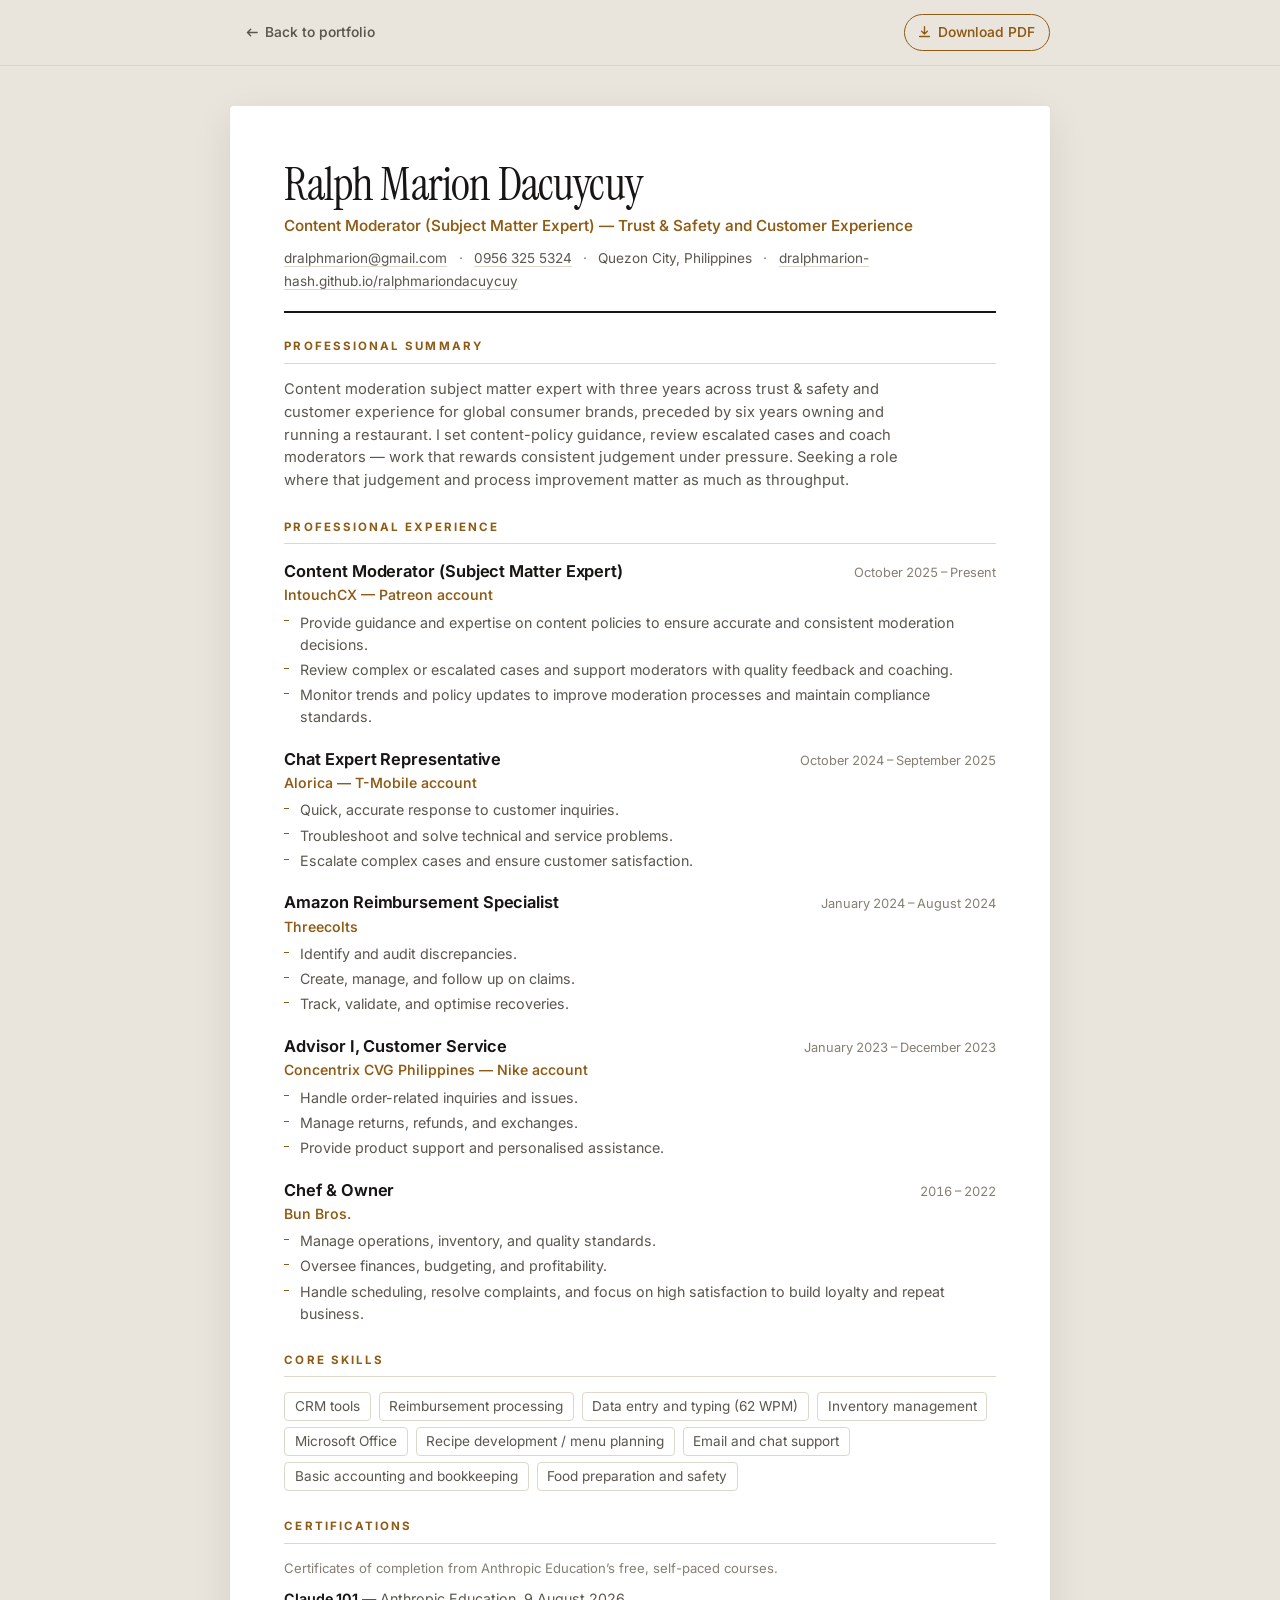
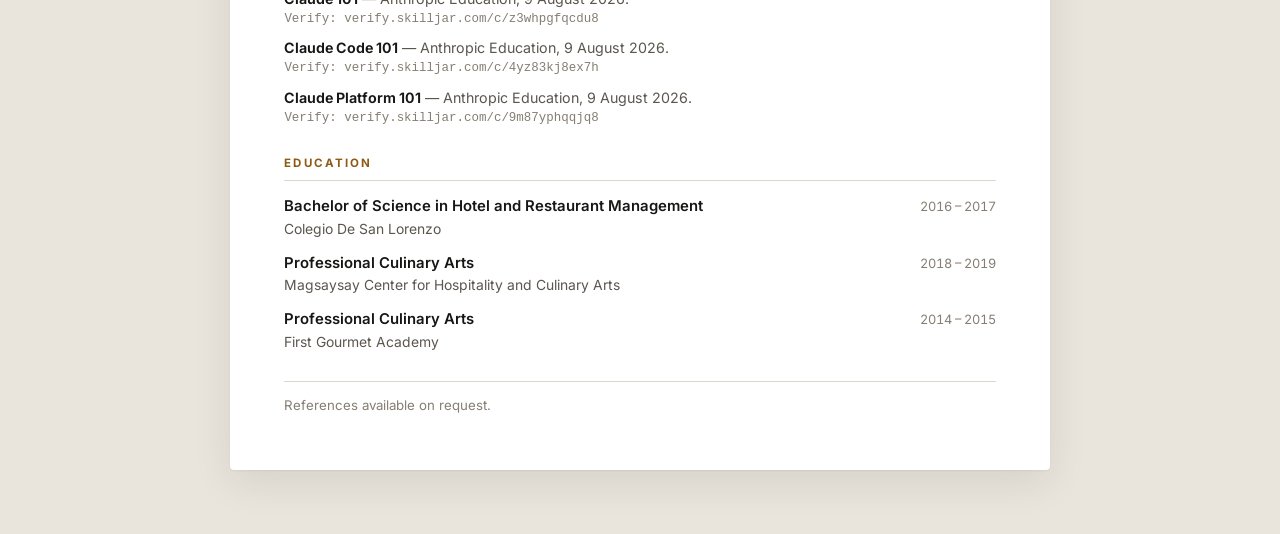
==== resume.html @ 56aec051 "feat: add web resume and downloadable PDF resume.html doubles as the print source for the PDF so the" ====
<!DOCTYPE html>
<html lang="en">
<head>
<meta charset="utf-8">
<meta name="viewport" content="width=device-width, initial-scale=1">
<title>R&eacute;sum&eacute; &mdash; Ralph Marion Dacuycuy</title>
<meta name="description" content="R&eacute;sum&eacute; of Ralph Marion Dacuycuy &mdash; Content Moderation Subject Matter Expert in trust &amp; safety and customer experience, Quezon City, Philippines.">
<meta name="author" content="Ralph Marion Dacuycuy">
<link rel="canonical" href="https://dralphmarion-hash.github.io/ralphmariondacuycuy/resume.html">
<meta name="robots" content="index, follow">

<meta property="og:type" content="profile">
<meta property="og:title" content="R&eacute;sum&eacute; &mdash; Ralph Marion Dacuycuy">
<meta property="og:description" content="Content Moderation Subject Matter Expert. Trust &amp; safety, customer experience, and six years running his own restaurant.">
<meta property="og:url" content="https://dralphmarion-hash.github.io/ralphmariondacuycuy/resume.html">
<meta property="og:image" content="https://dralphmarion-hash.github.io/ralphmariondacuycuy/assets/img/og.jpg">
<meta name="theme-color" content="#f7f4ef">

<link rel="icon" href="assets/img/favicon.svg" type="image/svg+xml">
<link rel="alternate icon" href="assets/img/favicon-32.png" sizes="32x32" type="image/png">
<link rel="apple-touch-icon" href="assets/img/apple-touch-icon.png">
<link rel="stylesheet" href="assets/css/resume.css">
</head>

<body>
<a class="skip-link" href="#cv">Skip to r&eacute;sum&eacute;</a>

<div class="page-bar">
  <div class="page-bar-inner">
    <a class="back-link" href="index.html">
      <svg aria-hidden="true" viewBox="0 0 16 16" width="13" height="13"><path d="M15 8H3m4-4L3 8l4 4" fill="none" stroke="currentColor" stroke-width="1.7" stroke-linecap="round" stroke-linejoin="round"/></svg>
      Back to portfolio
    </a>
    <a class="dl-link" href="assets/docs/Ralph-Marion-Dacuycuy-Resume.pdf" download>
      <svg aria-hidden="true" viewBox="0 0 16 16" width="13" height="13"><path d="M8 1v9m0 0L4.5 6.5M8 10l3.5-3.5M2 13h12" fill="none" stroke="currentColor" stroke-width="1.7" stroke-linecap="round" stroke-linejoin="round"/></svg>
      Download PDF
    </a>
  </div>
</div>

<main class="sheet" id="cv">

  <header class="cv-head">
    <h1>Ralph Marion Dacuycuy</h1>
    <p class="cv-title">Content Moderator (Subject Matter Expert) &mdash; Trust &amp; Safety and Customer Experience</p>
    <p class="cv-contact">
      <a href="mailto:dralphmarion@gmail.com">dralphmarion@gmail.com</a>
      <span class="sep">&middot;</span>
      <a href="tel:+639563255324">0956 325 5324</a>
      <span class="sep">&middot;</span>
      Quezon City, Philippines
      <span class="sep">&middot;</span>
      <a href="https://dralphmarion-hash.github.io/ralphmariondacuycuy/">dralphmarion-hash.github.io/ralphmariondacuycuy</a>
    </p>
  </header>

  <section class="cv-block">
    <h2>Professional Summary</h2>
    <p class="cv-summary">
      Content moderation subject matter expert with three years across trust &amp; safety and
      customer experience for global consumer brands, preceded by six years owning and running
      a restaurant. I set content-policy guidance, review escalated cases and coach moderators
      &mdash; work that rewards consistent judgement under pressure. Seeking a role where that
      judgement and process improvement matter as much as throughput.
    </p>
  </section>

  <section class="cv-block">
    <h2>Professional Experience</h2>

    <article class="job">
      <div class="job-head">
        <h3>Content Moderator (Subject Matter Expert)</h3>
        <p class="job-dates">October 2025 &ndash; Present</p>
      </div>
      <p class="job-org">IntouchCX &mdash; Patreon account</p>
      <ul>
        <li>Provide guidance and expertise on content policies to ensure accurate and consistent moderation decisions.</li>
        <li>Review complex or escalated cases and support moderators with quality feedback and coaching.</li>
        <li>Monitor trends and policy updates to improve moderation processes and maintain compliance standards.</li>
      </ul>
    </article>

    <article class="job">
      <div class="job-head">
        <h3>Chat Expert Representative</h3>
        <p class="job-dates">October 2024 &ndash; September 2025</p>
      </div>
      <p class="job-org">Alorica &mdash; T-Mobile account</p>
      <ul>
        <li>Quick, accurate response to customer inquiries.</li>
        <li>Troubleshoot and solve technical and service problems.</li>
        <li>Escalate complex cases and ensure customer satisfaction.</li>
      </ul>
    </article>

    <article class="job">
      <div class="job-head">
        <h3>Amazon Reimbursement Specialist</h3>
        <p class="job-dates">January 2024 &ndash; August 2024</p>
      </div>
      <p class="job-org">Threecolts</p>
      <ul>
        <li>Identify and audit discrepancies.</li>
        <li>Create, manage, and follow up on claims.</li>
        <li>Track, validate, and optimise recoveries.</li>
      </ul>
    </article>

    <article class="job">
      <div class="job-head">
        <h3>Advisor I, Customer Service</h3>
        <p class="job-dates">January 2023 &ndash; December 2023</p>
      </div>
      <p class="job-org">Concentrix CVG Philippines &mdash; Nike account</p>
      <ul>
        <li>Handle order-related inquiries and issues.</li>
        <li>Manage returns, refunds, and exchanges.</li>
        <li>Provide product support and personalised assistance.</li>
      </ul>
    </article>

    <article class="job">
      <div class="job-head">
        <h3>Chef &amp; Owner</h3>
        <p class="job-dates">2016 &ndash; 2022</p>
      </div>
      <p class="job-org">Bun Bros.</p>
      <ul>
        <li>Manage operations, inventory, and quality standards.</li>
        <li>Oversee finances, budgeting, and profitability.</li>
        <li>Handle scheduling, resolve complaints, and focus on high satisfaction to build loyalty and repeat business.</li>
      </ul>
    </article>
  </section>

  <section class="cv-block">
    <h2>Core Skills</h2>
    <ul class="skills">
      <li>CRM tools</li>
      <li>Reimbursement processing</li>
      <li>Data entry and typing (62 WPM)</li>
      <li>Inventory management</li>
      <li>Microsoft Office</li>
      <li>Recipe development / menu planning</li>
      <li>Email and chat support</li>
      <li>Basic accounting and bookkeeping</li>
      <li>Food preparation and safety</li>
    </ul>
  </section>

  <section class="cv-block">
    <h2>Certifications</h2>
    <p class="cv-note">Certificates of completion from Anthropic Education&rsquo;s free, self-paced courses.</p>
    <ul class="certs">
      <li>
        <span class="cert-title">Claude 101</span> &mdash; Anthropic Education, 9 August 2026.
        <span class="cert-verify">Verify: verify.skilljar.com/c/z3whpgfqcdu8</span>
      </li>
      <li>
        <span class="cert-title">Claude Code 101</span> &mdash; Anthropic Education, 9 August 2026.
        <span class="cert-verify">Verify: verify.skilljar.com/c/4yz83kj8ex7h</span>
      </li>
      <li>
        <span class="cert-title">Claude Platform 101</span> &mdash; Anthropic Education, 9 August 2026.
        <span class="cert-verify">Verify: verify.skilljar.com/c/9m87yphqqjq8</span>
      </li>
    </ul>
  </section>

  <section class="cv-block">
    <h2>Education</h2>
    <ul class="edu">
      <li>
        <span class="edu-award">Bachelor of Science in Hotel and Restaurant Management</span>
        <span class="edu-school">Colegio De San Lorenzo</span>
        <span class="edu-years">2016 &ndash; 2017</span>
      </li>
      <li>
        <span class="edu-award">Professional Culinary Arts</span>
        <span class="edu-school">Magsaysay Center for Hospitality and Culinary Arts</span>
        <span class="edu-years">2018 &ndash; 2019</span>
      </li>
      <li>
        <span class="edu-award">Professional Culinary Arts</span>
        <span class="edu-school">First Gourmet Academy</span>
        <span class="edu-years">2014 &ndash; 2015</span>
      </li>
    </ul>
  </section>

  <p class="cv-foot">References available on request.</p>

</main>
</body>
</html>
---- assets/css/resume.css ----
/* ==========================================================================
   Ralph Marion Dacuycuy - resume / CV sheet
   Doubles as the source document for the downloadable PDF.
   ========================================================================== */

@font-face {
  font-family: 'Instrument Serif';
  src: url('../fonts/instrument-serif-latin-400.woff2') format('woff2');
  font-weight: 400; font-style: normal; font-display: swap;
}
@font-face {
  font-family: 'Inter';
  src: url('../fonts/inter-latin-var.woff2') format('woff2');
  font-weight: 100 900; font-style: normal; font-display: swap;
}

:root {
  --paper: #ffffff;
  --desk: #eae5dc;
  --text: #171614;
  --muted: #5b564e;
  --faint: #857e73;
  --accent: #8f5a14;
  --rule: #ded7cb;
  --font-display: 'Instrument Serif', Georgia, 'Times New Roman', serif;
  --font-sans: 'Inter', -apple-system, BlinkMacSystemFont, 'Segoe UI', Roboto, Arial, sans-serif;
}

*, *::before, *::after { box-sizing: border-box; }

body {
  margin: 0;
  background: var(--desk);
  color: var(--text);
  font-family: var(--font-sans);
  font-size: 15px;
  line-height: 1.55;
  -webkit-font-smoothing: antialiased;
  -webkit-text-size-adjust: 100%;
}
h1, h2, h3, p, ul { margin: 0; }
ul { padding: 0; list-style: none; }
a { color: inherit; }

:where(a):focus-visible {
  outline: 2px solid var(--accent);
  outline-offset: 2px;
  border-radius: 2px;
}

.skip-link {
  position: absolute; left: 50%; top: 0; transform: translate(-50%, -120%);
  z-index: 20; background: var(--accent); color: #fff;
  padding: 0.6rem 1.1rem; font-size: 0.85rem; font-weight: 600;
  text-decoration: none; border-radius: 0 0 6px 6px;
}
.skip-link:focus { transform: translate(-50%, 0); }

/* ---------------- screen chrome ---------------- */
.page-bar {
  position: sticky;
  top: 0;
  z-index: 10;
  background: rgba(234, 229, 220, 0.9);
  backdrop-filter: blur(10px);
  -webkit-backdrop-filter: blur(10px);
  border-bottom: 1px solid rgba(0, 0, 0, 0.07);
}
.page-bar-inner {
  width: min(100% - 2.5rem, 820px);
  margin-inline: auto;
  display: flex;
  justify-content: space-between;
  align-items: center;
  gap: 1rem;
  padding-block: 0.85rem;
}
.back-link, .dl-link {
  display: inline-flex;
  align-items: center;
  gap: 0.45rem;
  font-size: 0.86rem;
  font-weight: 550;
  text-decoration: none;
  color: var(--muted);
  padding: 0.45rem 0.85rem;
  border-radius: 999px;
  border: 1px solid transparent;
  transition: color 0.6s ease, background-color 0.6s ease, border-color 0.6s ease;
}
.back-link:hover { color: var(--text); background: rgba(0, 0, 0, 0.05); transition-duration: 0.2s; }
.dl-link {
  border-color: var(--accent);
  color: var(--accent);
}
.dl-link:hover { background: var(--accent); color: #fff; transition-duration: 0.2s; }

/* ---------------- the sheet ---------------- */
.sheet {
  width: min(100% - 2.5rem, 820px);
  margin: 2.5rem auto 4rem;
  background: var(--paper);
  padding: clamp(2rem, 5vw, 3.4rem);
  border-radius: 4px;
  box-shadow: 0 1px 2px rgba(0, 0, 0, 0.05), 0 12px 40px rgba(0, 0, 0, 0.09);
}

.cv-head { border-bottom: 2px solid var(--text); padding-bottom: 1.1rem; margin-bottom: 1.6rem; }
.cv-head h1 {
  font-family: var(--font-display);
  font-weight: 400;
  font-size: clamp(2.1rem, 6vw, 2.9rem);
  line-height: 1.05;
  letter-spacing: -0.018em;
}
.cv-title {
  font-size: 0.95rem;
  font-weight: 550;
  color: var(--accent);
  margin-top: 0.3rem;
}
.cv-contact {
  margin-top: 0.6rem;
  font-size: 0.85rem;
  color: var(--muted);
  line-height: 1.7;
}
.cv-contact a { color: var(--muted); text-decoration: none; border-bottom: 1px solid var(--rule); }
.cv-contact a:hover { color: var(--accent); border-bottom-color: var(--accent); }
.cv-contact .sep { color: var(--faint); margin-inline: 0.45rem; }

.cv-block { margin-bottom: 1.7rem; }
.cv-block h2 {
  font-size: 0.72rem;
  letter-spacing: 0.18em;
  text-transform: uppercase;
  font-weight: 700;
  color: var(--accent);
  padding-bottom: 0.4rem;
  border-bottom: 1px solid var(--rule);
  margin-bottom: 0.9rem;
}
.cv-summary { font-size: 0.92rem; color: var(--muted); max-width: 72ch; }
.cv-note { font-size: 0.82rem; color: var(--faint); margin-bottom: 0.6rem; }

.job { margin-bottom: 1.15rem; }
.job:last-child { margin-bottom: 0; }
.job-head {
  display: flex;
  flex-wrap: wrap;
  align-items: baseline;
  justify-content: space-between;
  gap: 0.2rem 1rem;
}
.job-head h3 { font-size: 1.02rem; font-weight: 650; letter-spacing: -0.005em; }
.job-dates {
  font-size: 0.8rem;
  color: var(--faint);
  font-variant-numeric: tabular-nums;
  white-space: nowrap;
}
.job-org { font-size: 0.88rem; color: var(--accent); font-weight: 550; margin-bottom: 0.35rem; }
.job ul { display: grid; gap: 0.2rem; }
.job li {
  position: relative;
  padding-left: 0.95rem;
  font-size: 0.89rem;
  color: var(--muted);
}
.job li::before {
  content: '';
  position: absolute;
  left: 0; top: 0.62em;
  width: 5px; height: 1px;
  background: var(--accent);
}

.skills { display: flex; flex-wrap: wrap; gap: 0.35rem 0.5rem; }
.skills li {
  font-size: 0.85rem;
  color: var(--muted);
  border: 1px solid var(--rule);
  border-radius: 4px;
  padding: 0.2rem 0.6rem;
}

.certs { display: grid; gap: 0.5rem; }
.certs li { font-size: 0.89rem; color: var(--muted); }
.cert-title { font-weight: 650; color: var(--text); }
.cert-verify {
  display: block;
  font-size: 0.78rem;
  color: var(--faint);
  font-family: ui-monospace, SFMono-Regular, Menlo, Consolas, monospace;
}

.cv-foot {
  margin-top: 1.4rem;
  padding-top: 0.8rem;
  border-top: 1px solid var(--rule);
  font-size: 0.83rem;
  color: var(--faint);
}

.edu { display: grid; gap: 0.7rem; }
.edu li { display: grid; gap: 0.05rem; }
.edu-award { font-size: 0.93rem; font-weight: 600; }
.edu-school { font-size: 0.87rem; color: var(--muted); }
.edu-years { font-size: 0.8rem; color: var(--faint); font-variant-numeric: tabular-nums; }

@media (min-width: 640px) {
  .edu li {
    grid-template-columns: minmax(0, 1fr) 110px;
    align-items: baseline;
    gap: 0.05rem 1rem;
  }
  .edu-award { grid-column: 1; }
  .edu-school { grid-column: 1; }
  .edu-years { grid-column: 2; grid-row: 1 / span 2; text-align: right; }
}

/* ==========================================================================
   Print / PDF
   ========================================================================== */
@page {
  size: A4;
  margin: 10mm 13mm;
}

@media print {
  html, body { background: #fff; }
  body { font-size: 9pt; line-height: 1.36; color: #000; }

  /* Wide tracking makes PDF text extract one character at a time, which trips
     up ATS parsers. Keep headings uppercase but only lightly spaced. */
  .cv-block h2 { letter-spacing: 0.07em; }

  .page-bar, .skip-link { display: none !important; }

  .sheet {
    width: 100%;
    max-width: none;
    margin: 0;
    padding: 0;
    box-shadow: none;
    border-radius: 0;
    background: #fff;
  }

  a { text-decoration: none; color: #000; }
  .cv-contact a { border-bottom: none; color: #000; }

  .cv-head { padding-bottom: 5pt; margin-bottom: 6pt; border-bottom-width: 1.5pt; }
  .cv-head h1 { font-size: 21pt; }
  .cv-title { font-size: 9pt; color: #7a4d10; margin-top: 1pt; }
  .cv-contact { font-size: 8pt; color: #333; margin-top: 3pt; line-height: 1.45; }

  .cv-block { margin-bottom: 5.5pt; }
  .cv-block h2 { font-size: 7.8pt; color: #7a4d10; margin-bottom: 4.5pt; padding-bottom: 2pt; }
  .cv-summary { font-size: 8.8pt; color: #222; max-width: none; }
  .cv-note { font-size: 7.8pt; margin-bottom: 3pt; }

  .job { margin-bottom: 4.5pt; break-inside: avoid; page-break-inside: avoid; }
  .job-head h3 { font-size: 9.6pt; }
  .job-dates { font-size: 8pt; color: #444; }
  .job-org { font-size: 8.6pt; color: #7a4d10; margin-bottom: 1.5pt; }
  .job li { font-size: 8.6pt; color: #222; padding-left: 8pt; }
  .job ul { gap: 0; }

  .skills { gap: 2.5pt 3pt; }
  .skills li { font-size: 8.4pt; color: #222; padding: 0.5pt 4pt; }
  .certs { gap: 3pt; }
  .certs li { font-size: 8.6pt; color: #222; }
  .cert-verify { font-size: 7.6pt; color: #555; letter-spacing: -0.01em; }
  .edu-award { font-size: 9pt; }
  .edu-school { font-size: 8.4pt; color: #333; }
  .edu-years { font-size: 8pt; color: #555; }
  .edu { gap: 3.5pt; }
  .cv-foot { margin-top: 7pt; padding-top: 4pt; font-size: 8pt; color: #555; break-inside: avoid; }

  .cv-block h2 { break-after: avoid; page-break-after: avoid; }
  section { break-inside: auto; }
}
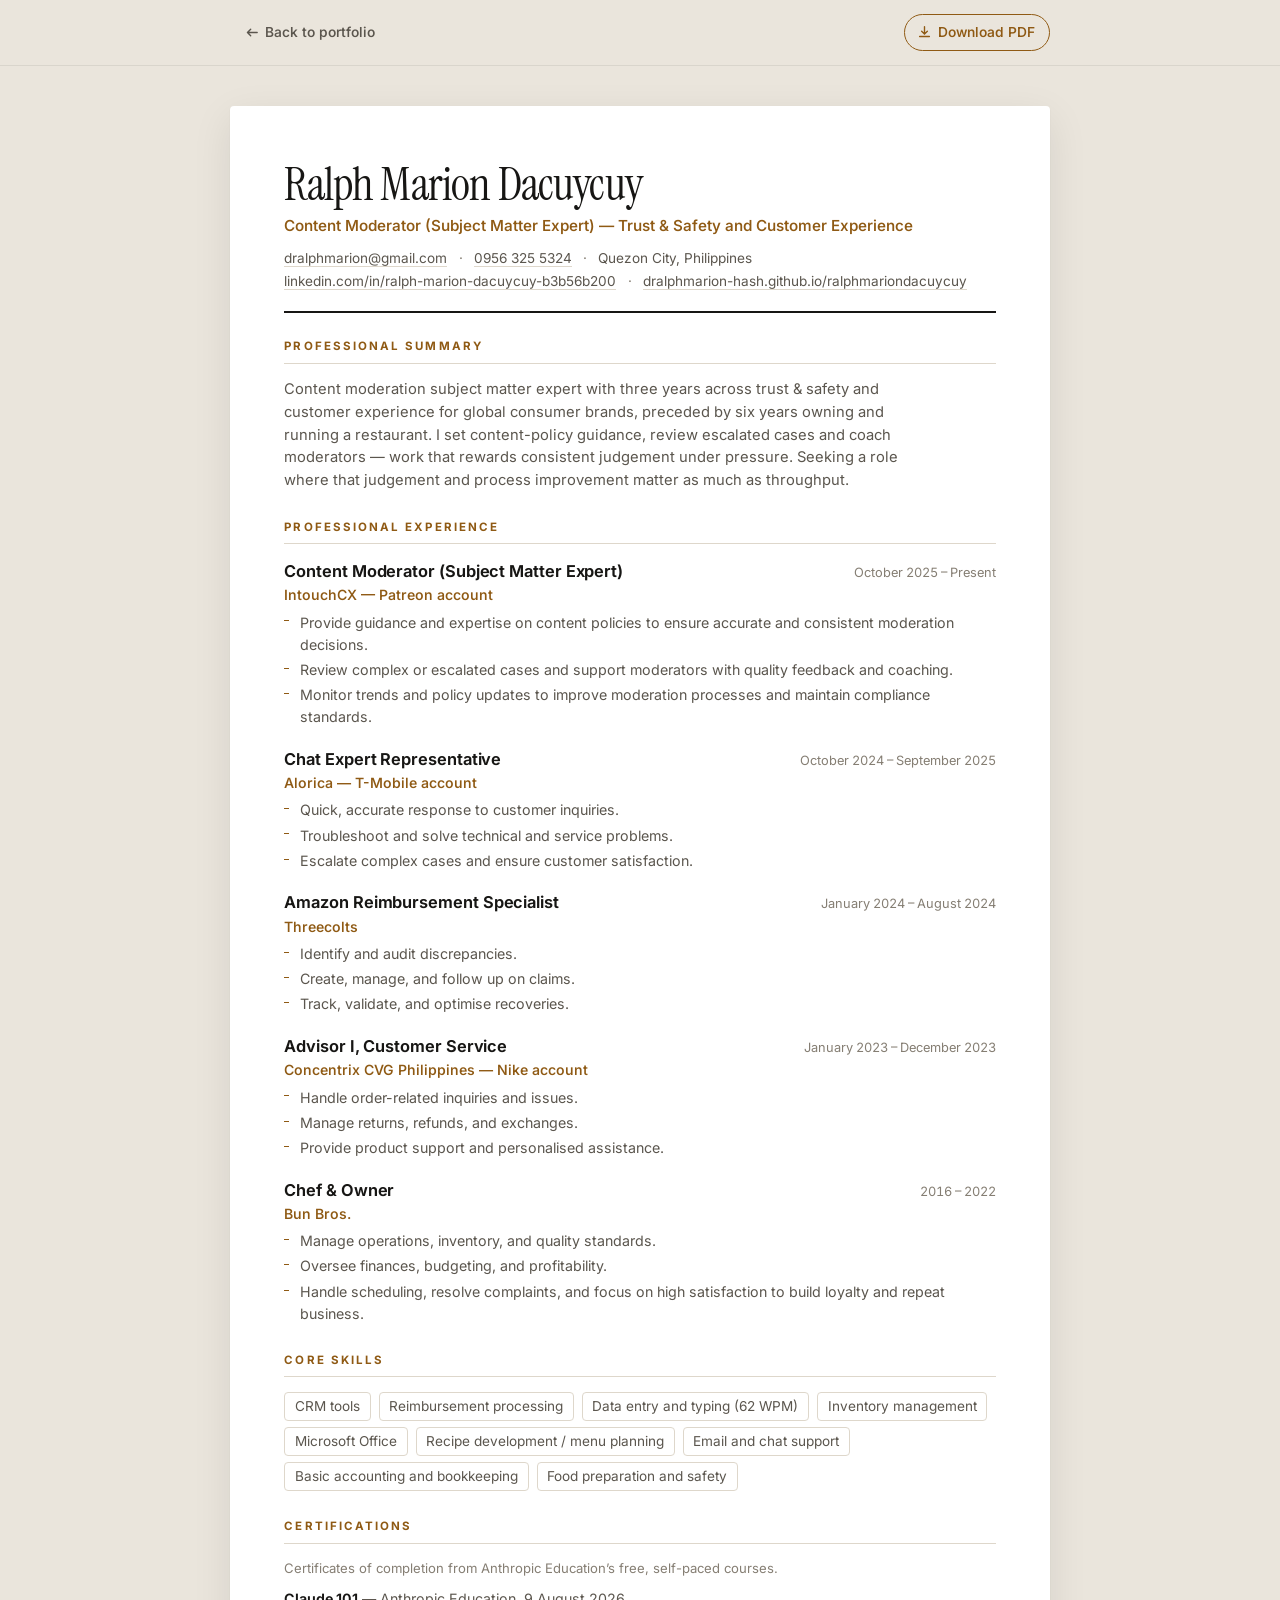
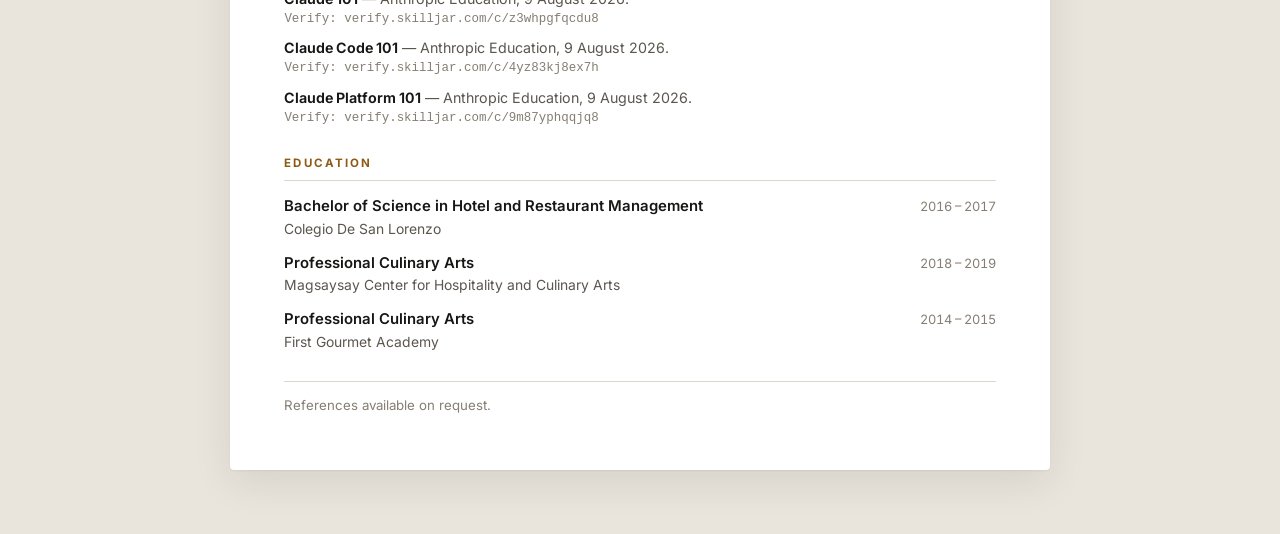
==== commit 69729fec: "feat: add LinkedIn profile to portfolio and resume Linked from the contact panel, the footer and the" ====
--- a/resume.html
+++ b/resume.html
@@ -49,6 +49,8 @@
       <a href="tel:+639563255324">0956 325 5324</a>
       <span class="sep">&middot;</span>
       Quezon City, Philippines
+      <br>
+      <a href="https://www.linkedin.com/in/ralph-marion-dacuycuy-b3b56b200">linkedin.com/in/ralph-marion-dacuycuy-b3b56b200</a>
       <span class="sep">&middot;</span>
       <a href="https://dralphmarion-hash.github.io/ralphmariondacuycuy/">dralphmarion-hash.github.io/ralphmariondacuycuy</a>
     </p>
--- a/assets/css/resume.css
+++ b/assets/css/resume.css
@@ -255,12 +255,12 @@
   .cv-title { font-size: 9pt; color: #7a4d10; margin-top: 1pt; }
   .cv-contact { font-size: 8pt; color: #333; margin-top: 3pt; line-height: 1.45; }
 
-  .cv-block { margin-bottom: 5.5pt; }
+  .cv-block { margin-bottom: 4pt; }
   .cv-block h2 { font-size: 7.8pt; color: #7a4d10; margin-bottom: 4.5pt; padding-bottom: 2pt; }
   .cv-summary { font-size: 8.8pt; color: #222; max-width: none; }
   .cv-note { font-size: 7.8pt; margin-bottom: 3pt; }
 
-  .job { margin-bottom: 4.5pt; break-inside: avoid; page-break-inside: avoid; }
+  .job { margin-bottom: 3.5pt; break-inside: avoid; page-break-inside: avoid; }
   .job-head h3 { font-size: 9.6pt; }
   .job-dates { font-size: 8pt; color: #444; }
   .job-org { font-size: 8.6pt; color: #7a4d10; margin-bottom: 1.5pt; }
@@ -276,7 +276,7 @@
   .edu-school { font-size: 8.4pt; color: #333; }
   .edu-years { font-size: 8pt; color: #555; }
   .edu { gap: 3.5pt; }
-  .cv-foot { margin-top: 7pt; padding-top: 4pt; font-size: 8pt; color: #555; break-inside: avoid; }
+  .cv-foot { margin-top: 4pt; padding-top: 3pt; font-size: 8pt; color: #555; break-inside: avoid; }
 
   .cv-block h2 { break-after: avoid; page-break-after: avoid; }
   section { break-inside: auto; }
